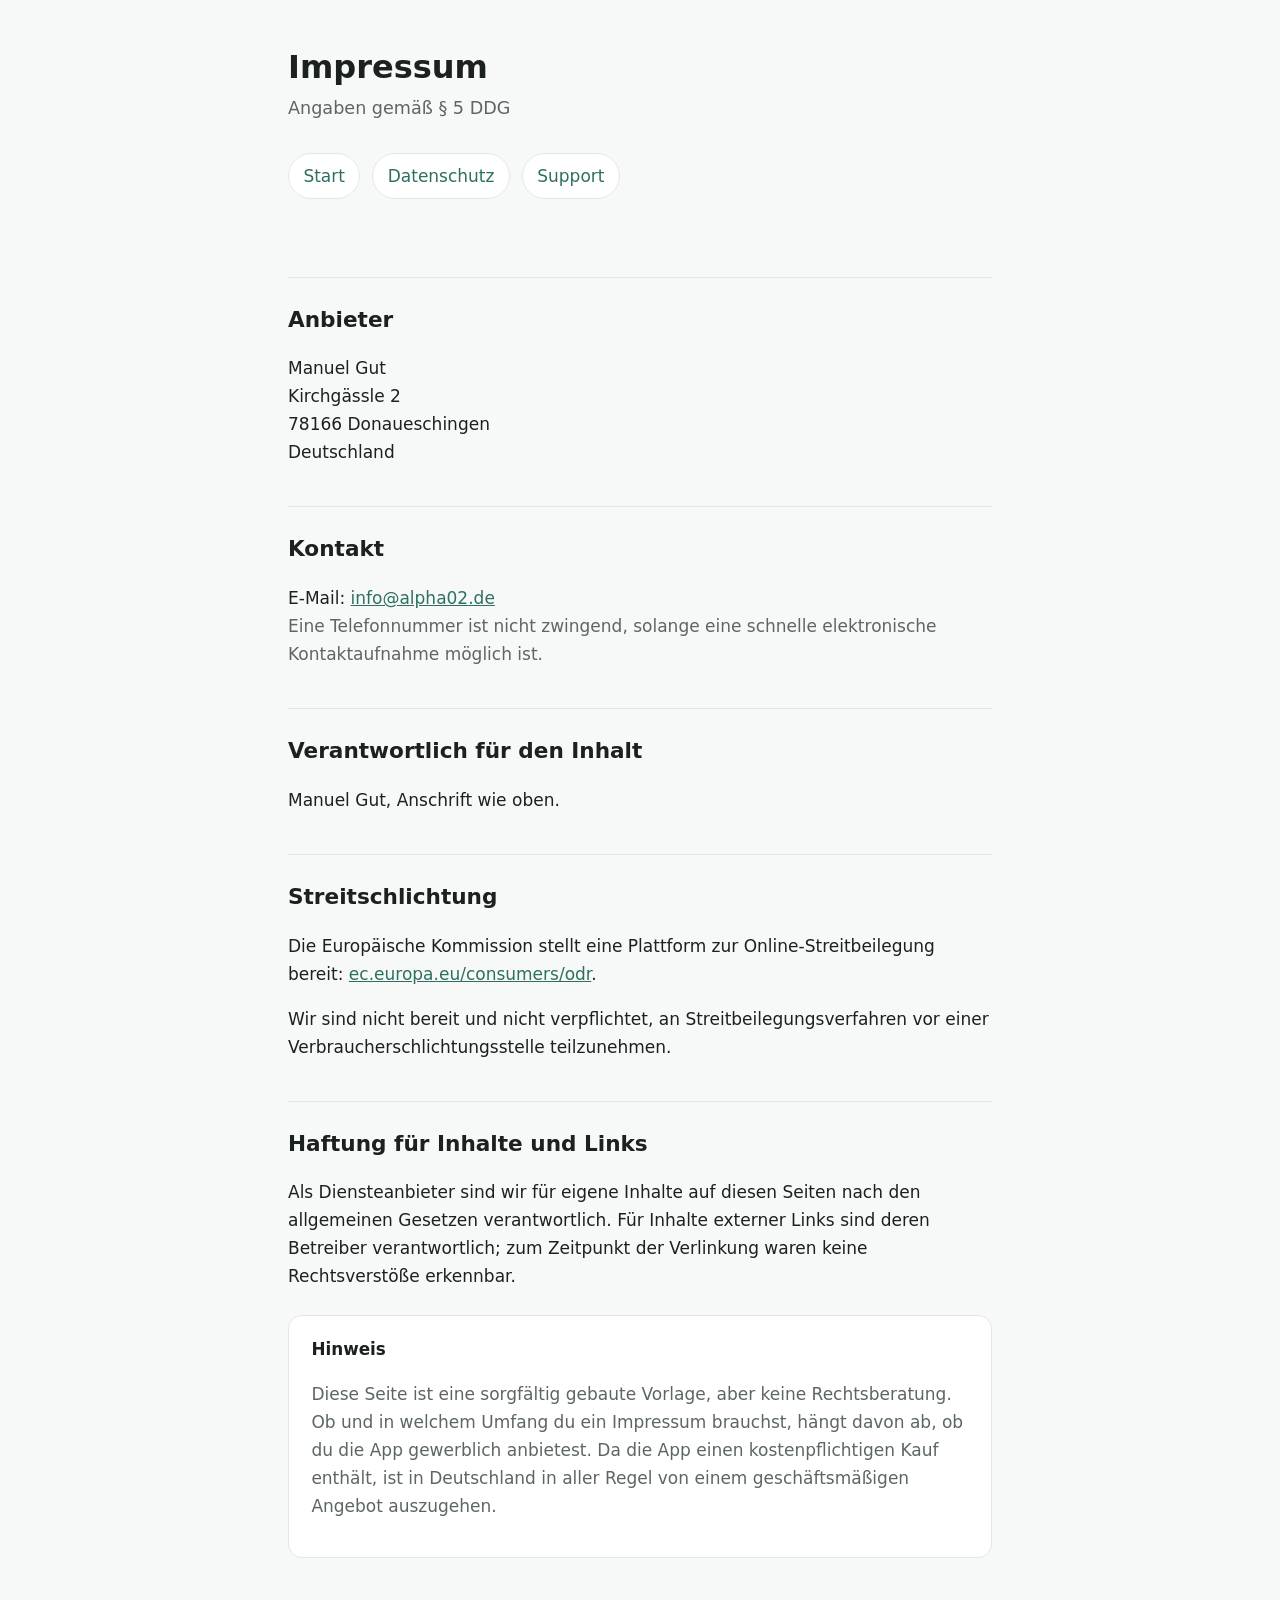
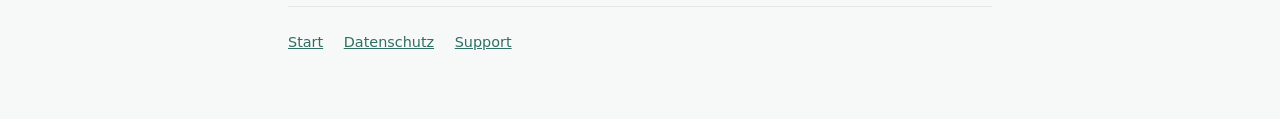
==== impressum.html @ 96dee0f0 "Add impressum.html with legal information This file contains the legal notice and contact informatio" ====
<!doctype html>
<html lang="de">
  <head>
    <meta charset="utf-8" />
    <meta name="viewport" content="width=device-width, initial-scale=1" />
    <title>Impressum – Small Steps</title>
    <meta name="description" content="Impressum und Anbieterkennzeichnung für Small Steps." />
    <link rel="icon" href="icon.svg" />
    <link rel="stylesheet" href="style.css" />
  </head>
  <body>
    <header>
      <h1>Impressum</h1>
      <p class="lede">Angaben gemäß § 5 DDG</p>
      <ul class="nav">
        <li><a href="index.html">Start</a></li>
        <li><a href="privacy.html">Datenschutz</a></li>
        <li><a href="support.html">Support</a></li>
      </ul>
    </header>

    <main>
      <h2>Anbieter</h2>
      <p>
        Manuel Gut<br />
        Kirchgässle 2<br />
        78166 Donaueschingen<br />
        Deutschland
      </p>

      <h2>Kontakt</h2>
      <p>
        E-Mail: <a href="mailto:info@alpha02.de">info@alpha02.de</a><br />
        <span class="muted">
          Eine Telefonnummer ist nicht zwingend, solange eine schnelle elektronische
          Kontaktaufnahme möglich ist.
        </span>
      </p>

      <h2>Verantwortlich für den Inhalt</h2>
      <p>Manuel Gut, Anschrift wie oben.</p>

      <h2>Streitschlichtung</h2>
      <p>
        Die Europäische Kommission stellt eine Plattform zur Online-Streitbeilegung bereit:
        <a href="https://ec.europa.eu/consumers/odr/" rel="noopener">ec.europa.eu/consumers/odr</a>.
      </p>
      <p>
        Wir sind nicht bereit und nicht verpflichtet, an Streitbeilegungsverfahren vor einer
        Verbraucherschlichtungsstelle teilzunehmen.
      </p>

      <h2>Haftung für Inhalte und Links</h2>
      <p>
        Als Diensteanbieter sind wir für eigene Inhalte auf diesen Seiten nach den allgemeinen
        Gesetzen verantwortlich. Für Inhalte externer Links sind deren Betreiber verantwortlich;
        zum Zeitpunkt der Verlinkung waren keine Rechtsverstöße erkennbar.
      </p>

      <div class="card">
        <h3>Hinweis</h3>
        <p class="muted">
          Diese Seite ist eine sorgfältig gebaute Vorlage, aber keine Rechtsberatung. Ob und in
          welchem Umfang du ein Impressum brauchst, hängt davon ab, ob du die App gewerblich
          anbietest. Da die App einen kostenpflichtigen Kauf enthält, ist in Deutschland in aller
          Regel von einem geschäftsmäßigen Angebot auszugehen.
        </p>
      </div>
    </main>

    <footer>
      <a href="index.html">Start</a>
      <a href="privacy.html">Datenschutz</a>
      <a href="support.html">Support</a>
    </footer>
  </body>
</html>
---- style.css ----
/*
 * Small Steps — static site for the Play Store's required pages.
 *
 * Deliberately one small stylesheet, no fonts, no scripts, no trackers.
 * A privacy policy that loaded third-party resources would undercut its own
 * content, so everything here is self-contained.
 */

:root {
  --bg: #f7f9f8;
  --surface: #ffffff;
  --text: #1b211f;
  --muted: #5c6663;
  --accent: #2f6f62;
  --border: #e2e8e6;
}

@media (prefers-color-scheme: dark) {
  :root {
    --bg: #141817;
    --surface: #1e2422;
    --text: #e8edeb;
    --muted: #9aa5a1;
    --accent: #7fbfae;
    --border: #2c3432;
  }
}

* {
  box-sizing: border-box;
}

body {
  margin: 0;
  padding: 0 1.25rem 4rem;
  background: var(--bg);
  color: var(--text);
  font-family: system-ui, -apple-system, "Segoe UI", Roboto, sans-serif;
  font-size: 17px;
  line-height: 1.65;
  -webkit-text-size-adjust: 100%;
}

main,
header,
footer {
  max-width: 44rem;
  margin: 0 auto;
}

header {
  padding: 3rem 0 1rem;
}

h1 {
  font-size: 2rem;
  line-height: 1.2;
  margin: 0 0 0.5rem;
}

h2 {
  font-size: 1.35rem;
  margin: 2.5rem 0 0.75rem;
  padding-top: 1.5rem;
  border-top: 1px solid var(--border);
}

h3 {
  font-size: 1.05rem;
  margin: 1.75rem 0 0.5rem;
}

.lede {
  font-size: 1.1rem;
  color: var(--muted);
  margin: 0 0 1.5rem;
}

a {
  color: var(--accent);
}

a:focus-visible,
button:focus-visible {
  outline: 3px solid var(--accent);
  outline-offset: 2px;
}

.nav {
  display: flex;
  flex-wrap: wrap;
  gap: 0.75rem;
  padding: 0 0 1rem;
  margin: 0;
  list-style: none;
}

.nav a {
  display: inline-block;
  padding: 0.5rem 0.9rem;
  border: 1px solid var(--border);
  border-radius: 999px;
  background: var(--surface);
  text-decoration: none;
}

.card {
  background: var(--surface);
  border: 1px solid var(--border);
  border-radius: 14px;
  padding: 1.25rem 1.4rem;
  margin: 1.5rem 0;
}

.card h3 {
  margin-top: 0;
}

.muted {
  color: var(--muted);
}

.updated {
  color: var(--muted);
  font-size: 0.9rem;
}

/* Marks values the site owner still has to fill in. Impossible to miss. */
.todo {
  background: #ffe9a8;
  color: #4a3800;
  padding: 0.1rem 0.4rem;
  border-radius: 4px;
  font-weight: 600;
}

@media (prefers-color-scheme: dark) {
  .todo {
    background: #6b5300;
    color: #ffeeb0;
  }
}

ul {
  padding-left: 1.25rem;
}

li {
  margin: 0.35rem 0;
}

code {
  background: var(--surface);
  border: 1px solid var(--border);
  border-radius: 5px;
  padding: 0.1rem 0.35rem;
  font-size: 0.9em;
}

footer {
  margin-top: 3rem;
  padding-top: 1.5rem;
  border-top: 1px solid var(--border);
  color: var(--muted);
  font-size: 0.9rem;
}

footer a {
  margin-right: 1rem;
}

.lang-note {
  font-size: 0.9rem;
  color: var(--muted);
  margin-bottom: 2rem;
}
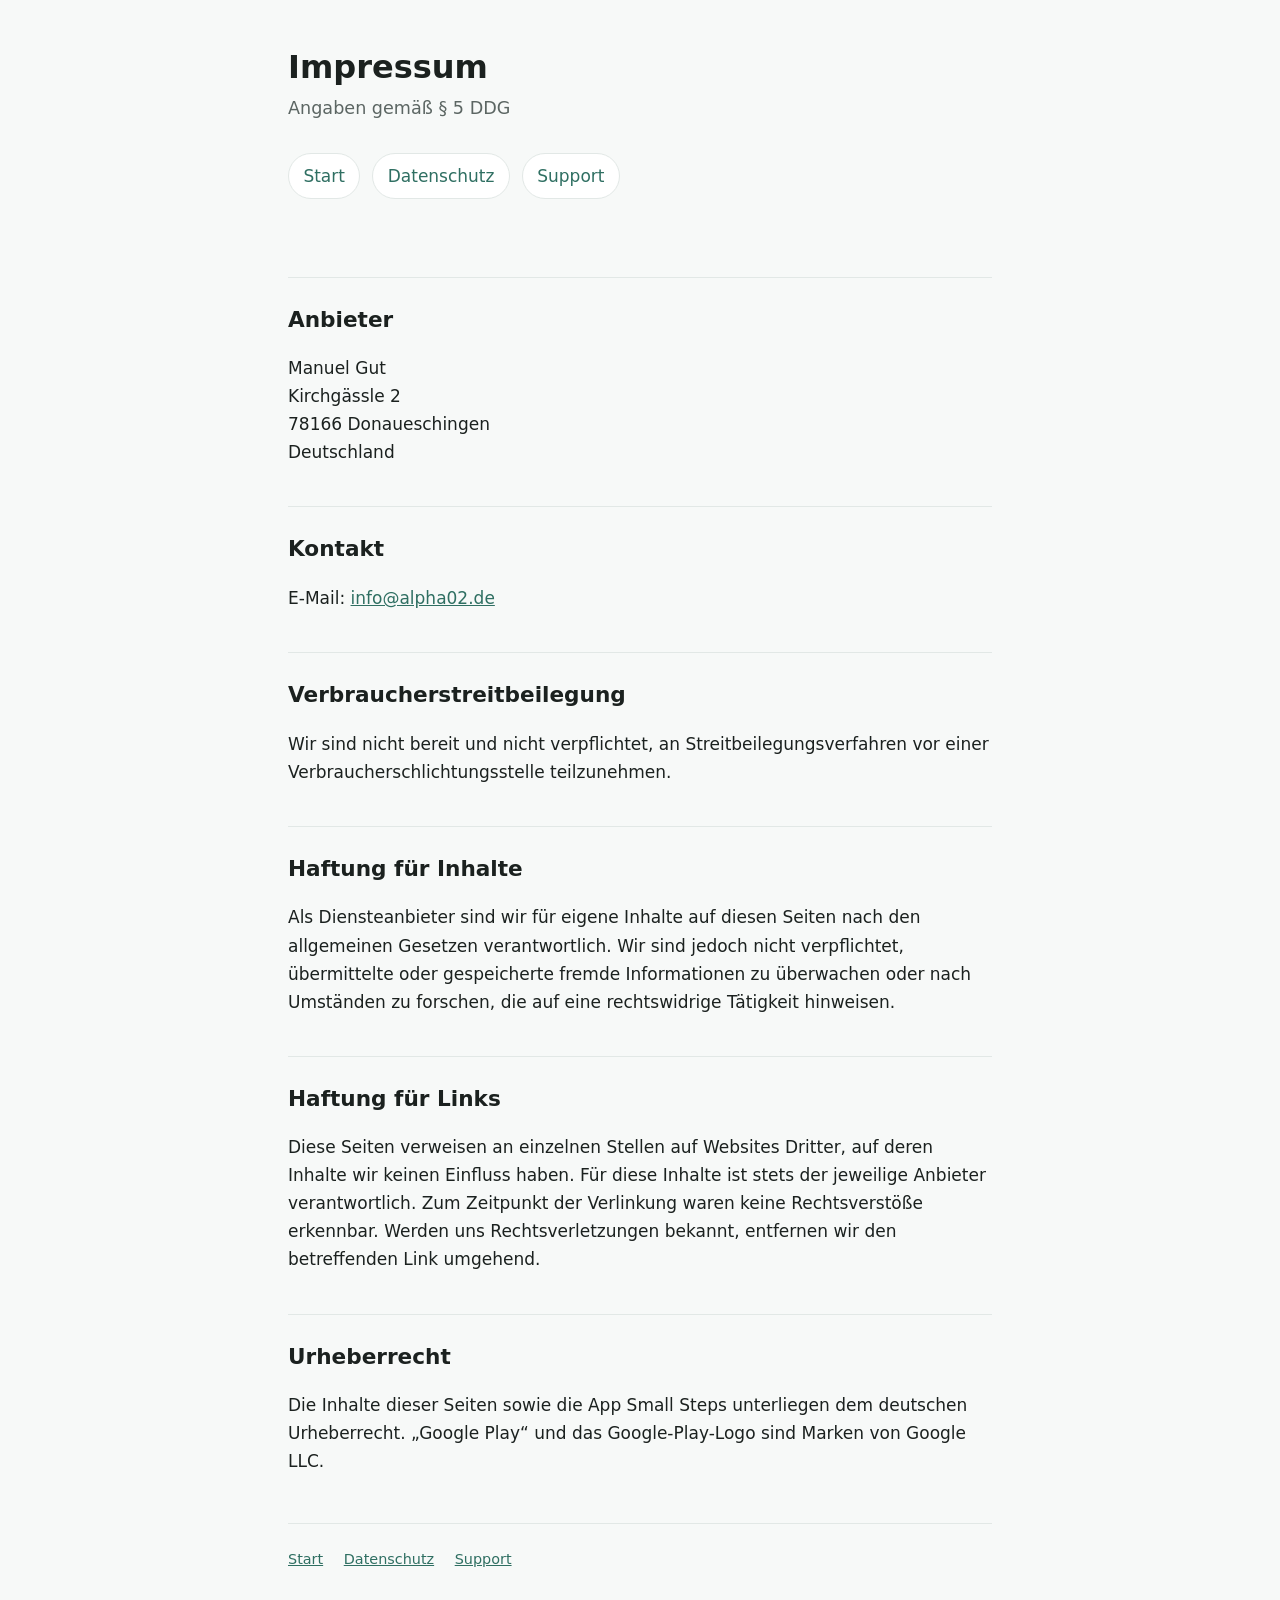
==== commit 9c22595e: "Impressum und Datenschutzerklärung überarbeiten Impressum: Hinweis-Karte und die Bemerkung zur fehle" ====
--- a/impressum.html
+++ b/impressum.html
@@ -4,7 +4,7 @@
     <meta charset="utf-8" />
     <meta name="viewport" content="width=device-width, initial-scale=1" />
     <title>Impressum – Small Steps</title>
-    <meta name="description" content="Impressum und Anbieterkennzeichnung für Small Steps." />
+    <meta name="description" content="Anbieterkennzeichnung für die App Small Steps." />
     <link rel="icon" href="icon.svg" />
     <link rel="stylesheet" href="style.css" />
   </head>
@@ -29,43 +29,35 @@
       </p>
 
       <h2>Kontakt</h2>
-      <p>
-        E-Mail: <a href="mailto:info@alpha02.de">info@alpha02.de</a><br />
-        <span class="muted">
-          Eine Telefonnummer ist nicht zwingend, solange eine schnelle elektronische
-          Kontaktaufnahme möglich ist.
-        </span>
-      </p>
+      <p>E-Mail: <a href="mailto:info@alpha02.de">info@alpha02.de</a></p>
 
-      <h2>Verantwortlich für den Inhalt</h2>
-      <p>Manuel Gut, Anschrift wie oben.</p>
-
-      <h2>Streitschlichtung</h2>
-      <p>
-        Die Europäische Kommission stellt eine Plattform zur Online-Streitbeilegung bereit:
-        <a href="https://ec.europa.eu/consumers/odr/" rel="noopener">ec.europa.eu/consumers/odr</a>.
-      </p>
+      <h2>Verbraucherstreitbeilegung</h2>
       <p>
         Wir sind nicht bereit und nicht verpflichtet, an Streitbeilegungsverfahren vor einer
         Verbraucherschlichtungsstelle teilzunehmen.
       </p>
 
-      <h2>Haftung für Inhalte und Links</h2>
+      <h2>Haftung für Inhalte</h2>
       <p>
         Als Diensteanbieter sind wir für eigene Inhalte auf diesen Seiten nach den allgemeinen
-        Gesetzen verantwortlich. Für Inhalte externer Links sind deren Betreiber verantwortlich;
-        zum Zeitpunkt der Verlinkung waren keine Rechtsverstöße erkennbar.
+        Gesetzen verantwortlich. Wir sind jedoch nicht verpflichtet, übermittelte oder gespeicherte
+        fremde Informationen zu überwachen oder nach Umständen zu forschen, die auf eine
+        rechtswidrige Tätigkeit hinweisen.
       </p>
 
-      <div class="card">
-        <h3>Hinweis</h3>
-        <p class="muted">
-          Diese Seite ist eine sorgfältig gebaute Vorlage, aber keine Rechtsberatung. Ob und in
-          welchem Umfang du ein Impressum brauchst, hängt davon ab, ob du die App gewerblich
-          anbietest. Da die App einen kostenpflichtigen Kauf enthält, ist in Deutschland in aller
-          Regel von einem geschäftsmäßigen Angebot auszugehen.
-        </p>
-      </div>
+      <h2>Haftung für Links</h2>
+      <p>
+        Diese Seiten verweisen an einzelnen Stellen auf Websites Dritter, auf deren Inhalte wir
+        keinen Einfluss haben. Für diese Inhalte ist stets der jeweilige Anbieter verantwortlich.
+        Zum Zeitpunkt der Verlinkung waren keine Rechtsverstöße erkennbar. Werden uns
+        Rechtsverletzungen bekannt, entfernen wir den betreffenden Link umgehend.
+      </p>
+
+      <h2>Urheberrecht</h2>
+      <p>
+        Die Inhalte dieser Seiten sowie die App Small Steps unterliegen dem deutschen
+        Urheberrecht. „Google Play“ und das Google-Play-Logo sind Marken von Google LLC.
+      </p>
     </main>
 
     <footer>
--- a/style.css
+++ b/style.css
@@ -125,20 +125,23 @@
   font-size: 0.9rem;
 }
 
-/* Marks values the site owner still has to fill in. Impossible to miss. */
-.todo {
-  background: #ffe9a8;
-  color: #4a3800;
-  padding: 0.1rem 0.4rem;
-  border-radius: 4px;
+/*
+ * The one action the landing page asks for. Deliberately a plain link with a
+ * button's weight rather than a Google Play badge image: the badge would be a
+ * third-party asset on a page whose whole argument is that it loads none.
+ */
+.cta {
+  display: inline-block;
+  padding: 0.7rem 1.4rem;
+  border-radius: 999px;
+  background: var(--accent);
+  color: var(--bg);
   font-weight: 600;
+  text-decoration: none;
 }
 
-@media (prefers-color-scheme: dark) {
-  .todo {
-    background: #6b5300;
-    color: #ffeeb0;
-  }
+.cta:hover {
+  filter: brightness(1.08);
 }
 
 ul {
